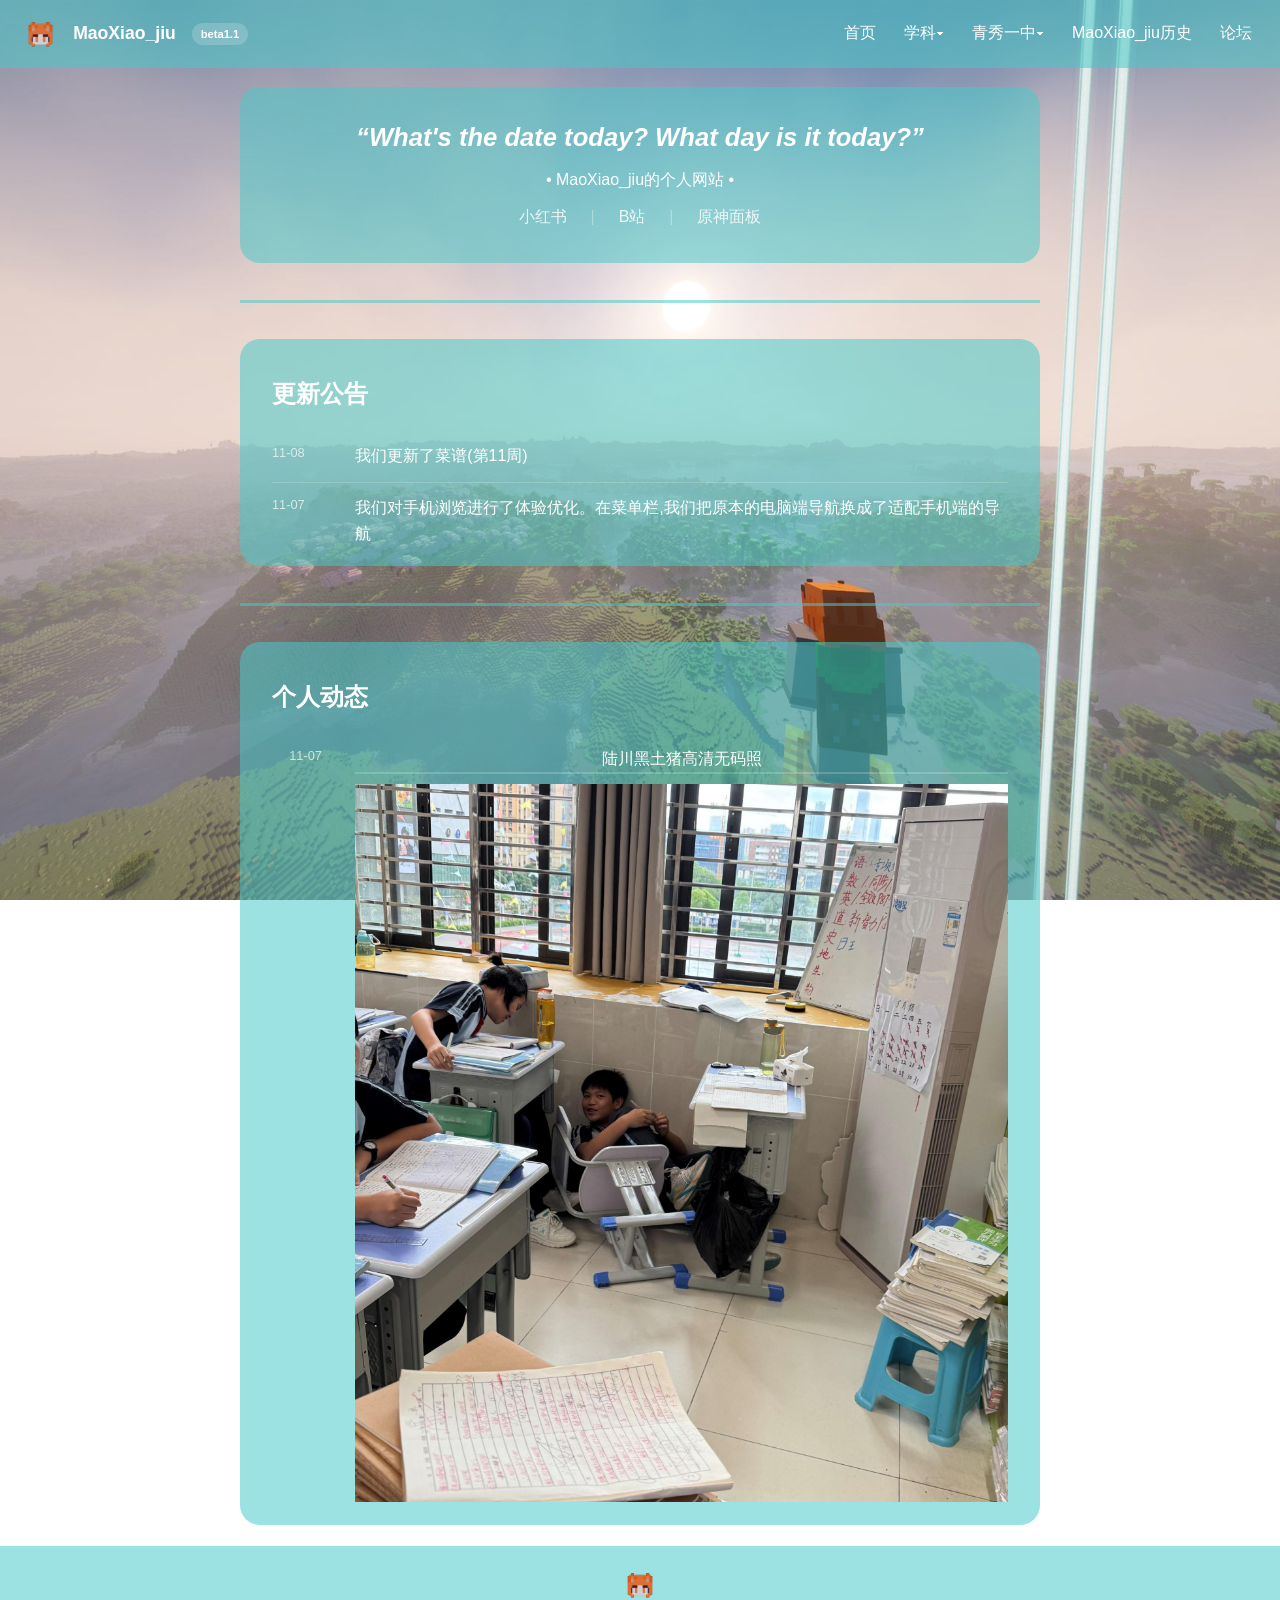
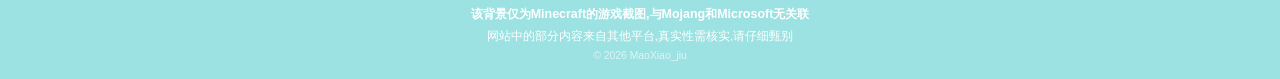
==== index.html @ f22aea77 "精简页脚免责声明措辞 去掉语义重复的「待需」,统一为「需核实」 删除测试文件 js/tast.js" ====
<!DOCTYPE html>
<html lang="zh-CN">
<head>
    <meta charset="UTF-8">
    <meta name="viewport" content="width=device-width, initial-scale=1.0">
    <title>MaoXiao_jiu</title>
    <link rel="stylesheet" href="css/base.css">
    <link rel="stylesheet" href="css/index.css">
    <script src="js/times.js" defer></script>
    <script src="js/tast.js" defer></script>
</head>
<body>
    
    <header class="main">
        <a href="#" class="logo">
            <img src="images/MaoXiao_jiu.png" alt="网站标志">
            <span>MaoXiao_jiu</span>
            <p class="badge">beta1.1</p>
        </a>
        <nav>
            <ul>
                <li><a href="index.html">首页</a></li>
                <li class="has-dropdown">
                    <span tabindex="0" style="color:var(--main_font_color)" class="special_underline">学科&#9662;</span>
                    <div class="Accordion_card">
                        <a href="special404.html">化学</a>
                        <a href="English.html">英语</a>
                        <a href="404.html">历史</a>
                    </div>
                </li>
                
                <li class="has-dropdown">
                    <span tabindex="0" style="color:var(--main_font_color)" class="special_underline">青秀一中&#9662;</span>
                    <div class="Accordion_card">
                        <a href="Canteen_menu.html">食堂食谱</a>
                        <a href="404.html">青竹班</a>
                    </div>
                </li>
                <li><a href="404.html">MaoXiao_jiu历史</a></li>
                <li><a href="404.html">论坛</a></li>
            </ul>
        </nav>
    </header>
    <header class="phone-main">
        <a href="https://maoxiaojiu.net" class="logo">
            <img src="images/MaoXiao_jiu.png" alt="网站标志">
        </a>
        <div class="phone-dropdown-wrap">
            <span tabindex="0" class="special_underline phone-dropdown">更多&#9662;</span>
            <div class="phone-accordion">
                 <a href="index.html">首页</a>
                <div class="sub-wrap">
                    <span tabindex="0" class="sub-trigger">学科&#9662;</span>
                    <div class="sub-menu">
                        <a href="special404.html">化学</a>
                        <a href="English.html">英语</a>
                        <a href="404.html">历史</a>
                    </div>
                </div>
                <div class="sub-wrap">
                    <span tabindex="0" class="sub-trigger">青秀一中 &#9662;</span>
                    <div class="sub-menu">
                        <a href="Canteen_menu.html">食堂食谱</a>
                        <a href="404.html">青竹班</a>
                    </div>
                </div>
                <a href="404.html">MaoXiao_jiu历史</a>
                <a href="404.html">论坛</a>

            </div>
        </div>
        </header> 
    
    <div class="card phone-card">
        <p>建议使用电脑访问本站,以获得更好的观感</p>
    </div>
    <div class="card">
        <h1><em title="点我切换日期">“What's the date today? What day is it today?”</em></h1>
       
        <p>• MaoXiao_jiu的个人网站 •</p>
        <p class="social-links">
            <a href="https://www.xiaohongshu.com/user/profile/644e58670000000012036314" target="_blank" rel="noopener">小红书</a>
            <a href="https://space.bilibili.com/3546565820025173?spm_id_from=333.1007.0.0" target="_blank" rel="noopener">B站</a>
            <a href="https://enka.network/u/347495358/" target="_blank" rel="noopener">原神面板</a>
            
        </p>
    </div>
    <hr />
<div class="card updates">
    <h2>更新公告</h2>

    <ul class="update-list">
        <li class="update-item">
            <time class="update-date" datetime="2026-11-08">11-08</time>
            <div class="update-body">
                <p>我们更新了菜谱(第11周)</p>
            </div>
        </li>

        <li class="update-item">
            <time class="update-date" datetime="2026-11-07">11-07</time>
            <div class="update-body">
                <p>我们对手机浏览进行了体验优化。在菜单栏,我们把原本的电脑端导航换成了适配手机端的导航</p>
            </div>
        </li>
    </ul>
</div>
    <hr />
    <div class="card">
        <h2 style="text-align: left;">个人动态</h2>
        <ul class="update-list">
        <li class="update-item">
            <time class="update-date" datetime="2026-11-07">11-07</time>
            <div class="update-body">
                <p class="have-img-update">陆川黑土猪高清无码照</p>
                <img src="images/pig_1.jpeg">
            </div>
        </li>
        
    </ul>
    </div>
    
    <footer class="copyright">
        <img src="images/MaoXiao_jiu.png" alt="MaoXiao_jiu">
        <p class="disclaimer">该背景仅为Minecraft的游戏截图,与Mojang和Microsoft无关联</p>
        <p>网站中的部分内容来自其他平台,真实性需核实,请仔细甄别</p>
        <p class="meta">© 2026 MaoXiao_jiu</p>
    </footer>
</body>
</html>
---- css/base.css ----
/* ============================================================
   base.css —— 全站共用样式
   所有页面都要引入本文件

   目录:
     1. 变量              2. 全局重置
     3. 页面背景          4. 顶部导航
     5. 通用组件:卡片     6. 手机提示条
     7. 分隔线 hr         8. 导航下划线动画
     9. 页脚              10. 响应式
   ============================================================ */


/* 思源黑体(Noto Sans SC)—— 通过 Google Fonts 中国镜像加载
   授权:SIL OFL,免费商用(微软雅黑是商业字体,不能这样用)
   原理:按 unicode-range 切成几百个小文件,页面用到哪些字才下哪些 */
@import url("https://fonts.googleapis.cn/css2?family=Noto+Sans+SC:wght@400;600;700&display=swap");


/* ============================================================
   1. 变量 —— 全站颜色只在这里定义,改一处即可换配色
   ============================================================ */
:root {
    --main_color: rgba(74, 201, 201, 0.539);   /* 主色:导航栏 / 卡片 / 分隔线 */
    --main_font_color: #fff;                   /* 主文字色:白色 */
}


/* ============================================================
   2. 全局重置
   ============================================================ */
* {
    /* width 包含 padding 和 border,避免"加了 padding 元素就变宽" */
    box-sizing: border-box;
}


/* ============================================================
   3. 页面背景
   ============================================================ */
body {
    /* 注意:本文件在 css/ 子目录里,图片要先 ../ 回到上一级,再进 images/ */
    background-image: url("../images/background.jpg");
    background-size: cover;                    /* 铺满视口(可能裁掉边缘) */
    background-position: center;               /* 居中显示 */
    background-attachment: fixed;              /* 滚动时背景固定不动 */
    margin: 0;                                 /* 去掉浏览器默认的 8px 外边距 */
    padding: 0;
    /* 默认用思源黑体;如果没加载出来,依次退回系统字体 */
    font-family: "Noto Sans SC", "Microsoft YaHei", "PingFang SC", sans-serif;

    /* 让页脚能贴到页面底部:body 撑满一屏 + 竖向排列,
       页脚再用 margin-top: auto 吃掉剩余空间 */
    min-height: 100vh;
    min-height: 100dvh;              /* 新浏览器用动态视口高度,避开手机地址栏的坑 */
    display: flex;
    flex-direction: column;
}


/* ============================================================
   4. 顶部导航
   ============================================================ */
    .phone-main{
        display: none;
    }
   header {
    display: flex;                    /* 让 logo 和 nav 左右排列 */
    align-items: center;              /* 交叉轴居中(垂直中线对齐) */
    justify-content: space-between;   /* 两端对齐:logo 靠左,导航靠右 */
    padding: 12px 24px;
    background-color: var(--main_color);
}

/* --- 左侧:图标 + 名字 --- */
.logo {
    display: flex;                  /* 图标和文字横排 */
    align-items: center;
    gap: 16px;                      /* 图标与文字的间距 */
    color: var(--main_font_color);
    text-decoration: none;          /* 去掉链接默认下划线 */
    font-size: 1.1rem;
    font-weight: 600;
}

.logo img {
    height: 32px;      /* 固定高度,避免按原图尺寸撑高导航 */
    width: auto;       /* 按比例缩放,不变形 */
    display: block;    /* 去掉图片底部的几像素空白 */
}

/* --- 右侧:导航列表 --- */
nav ul {
    display: flex;        /* 让 li 横排(li 默认块级,会竖着堆) */
    align-items: center;
    gap: 1.25rem;         /* 导航项之间的间距 */
    margin: 0;            /* 去掉 ul 默认外边距 */
    padding: 0;           /* 去掉 ul 默认左缩进(约 40px) */
    list-style: none;     /* 去掉每项前面的圆点 */
    position: relative;
}

nav a {
    display: block;                /* 让 padding 真正撑开点击区域 */
    padding: 8px 4px;
    color: var(--main_font_color);
    text-decoration: none;
    position: relative;            /* 关键:给 ::after 下划线建立定位参照 */
    transition: opacity 0.2s;
}
/* ============================================================
   导航项外观(非链接版)
   为什么需要它:上面的 nav a 只匹配 <a> 标签,而下拉菜单的触发项
   "学科"用的是 <span>,拿不到 nav a 的样式,所以把同样的外观复制一份。
   改动时注意:这里的数值要和 nav a 保持一致,否则两个导航项会不等高。
   ============================================================ */
.special_underline {
    display: block;                /* 让它表现得像块级:padding 才能真正撑开区域 */
    padding: 8px 4px;              /* 和 nav a 一致,保证高度对齐 */
    color: var(--main_font_color); /* 和 nav a 同色 */
    text-decoration: none;
    position: relative;            /* 关键:给 ::after 下划线建立定位参照 */
    transition: opacity 0.2s;      /* 悬浮时透明度平滑变化 */
}

nav a:hover {
    opacity: 0.7;                  /* 悬浮变淡,给出可点击的反馈 */
}

.special_underline:hover {
    opacity: 0.7;                  /* 和 nav a:hover 保持一致 */
}

/* ============================================================
   5. 通用组件:卡片 —— 多个页面都可能用到
   ============================================================ */
.card {
    text-align: center;                  /* 文字水平居中 */
    background-color: var(--main_color);
    border-radius: 20px;
    color: #ffffff;
    width: 100%;                         /* flex 里必须显式写,否则会收缩成内容宽度 */
    max-width: 800px;                    /* 限制最大宽度,避免宽屏拉太长 */
    margin: 1.2rem auto;                 /* 上下留白,左右 auto = 水平居中 */
    padding: 1.2rem 2rem;                /* 用内边距撑开高度,代替写死 height */
}


/* ============================================================
   6. 手机提示条 —— "建议用电脑访问"
   默认隐藏,只有在窄屏(≤768px)时才显示,规则见文件末尾的响应式小节
   ============================================================ */
.phone-card {
    display: none;                       /* 桌面端:不显示 */
}


/* ============================================================
   7. 分隔线 hr
   ============================================================ */
hr {
    border: none;                          /* 去掉默认的 3D 凹陷边框 */
    height: 3px;
    background-color: var(--main_color);
    width: 100%;                           /* 先占满可用宽度 */
    max-width: 800px;                      /* 但不超过卡片宽度,保持对齐 */
    margin: 1.1rem auto;                   /* 上下留白 + 水平居中 */
}


/* ============================================================
   8. 导航悬停:下划线从左侧展开
   ============================================================ */
nav a::after {
    content: "";                           /* 伪元素必须写 content 才会生成 */
    position: absolute;
    left: 0;
    bottom: 0;
    width: 0;                              /* 初始宽度 0:不可见 */
    height: 3px;
    background-color: rgba(49, 137, 137, 0.539);
    transition: width 0.35s ease;          /* 过渡必须写在基础状态 */
}

nav a:hover::after {
    width: 100%;                           /* 悬浮时长满,形成"滑出"效果 */
}

/* 同样的下划线动画,复制给 .special_underline(<span> 版导航项)
   因为 ::after 的规则是按选择器匹配的,nav a::after 覆盖不到 <span> */
.special_underline::after {
    content: "";                           /* 伪元素必须写 content 才会生成 */
    position: absolute;
    left: 0;
    bottom: 0;
    width: 0;                              /* 初始宽度 0:不可见 */
    height: 3px;
    background-color: rgba(49, 137, 137, 0.539);
    transition: width 0.35s ease;          /* 过渡必须写在基础状态 */
}

.special_underline:hover::after {
    width: 100%;                           /* 悬浮时长满,形成"滑出"效果 */
}

/* ============================================================
   徽章 —— 小标签,用于 "beta"、"New" 这类状态标记
   ============================================================ */
.badge {
    display: inline-block;
    padding: 0.15rem 0.55rem;
    font-size: 0.7rem;
    font-weight: 600;
    line-height: 1.5;
    border-radius: 999px;                      /* 胶囊形 */
    background-color: rgba(255, 255, 255, 0.18);
    color: #fff;
    vertical-align: middle;                    /* 和旁边文字对齐 */
    white-space: nowrap;
}
/* ============================================================
   下拉菜单(dropdown)
   结构:li.has-dropdown > a + .Accordion_card
   原理:li 建立定位参照,面板绝对定位贴在下方,默认隐藏,悬停显示
   ============================================================ */

/* 有下拉的菜单项 —— 必须有 relative,否则面板会相对页面定位 */
.has-dropdown {
    position: relative;
}

.Accordion_card {
    position: absolute;           /* 脱离文档流:不占位置,浮在页面内容之上 */
    top: 100%;                    /* 100% = 父元素自身的高度,所以正好贴在它下边缘。
                                     不能留缝:留缝的话鼠标移出父元素的一瞬间 hover 就断了,
                                     "还没够到面板就收起来" */
    left: 0;                      /* 左边缘和父元素对齐 */
    z-index: 999;                 /* 盖在页面内容之上,数值只要比同级元素大就行 */

    border: 0.2rem solid var(--main_color);   /* 边框颜色和全站主色统一 */
    min-width: 150px;             /* 不然宽度会缩成文字那么窄,看起来像个标签 */
    padding: 8px;                 /* 面板内边距;条目自己还有内边距,所以这里小一点 */
    background-color: var(--main_color);      /* 半透明主色,能隐约透出背后的背景图 */
    border-radius: 10px;          /* 圆角,和卡片保持一致的圆润感 */
    box-shadow: 0 8px 24px rgba(0, 0, 0, 0.35);  /* 阴影:让它看起来真的"浮起来" */

    /* 默认隐藏。用 opacity + visibility 组合,而不是 display: none ——
       因为 display 无法参与过渡动画,会"啪"地瞬间出现/消失 */
    opacity: 0;                   /* 完全透明 */
    visibility: hidden;           /* 同时不可见,并且不响应鼠标 */
    transform: translateY(-6px);  /* 先上移 6px,展开时向下滑出,比纯淡入更有方向感 */
    transition: opacity 0.18s ease, transform 0.18s ease, visibility 0.18s;
}

/* 悬停 / 键盘聚焦时显示 */
.has-dropdown:hover .Accordion_card,
.has-dropdown:focus-within .Accordion_card {
    opacity: 1;
    visibility: visible;
    transform: translateY(0);
}

/* 面板里的链接 */
.Accordion_card a {
    display: block;
    padding: 8px 12px;
    border-radius: 6px;
    color: var(--main_font_color);
    white-space: nowrap;          /* 不换行,保持一行一个条目 */
}

.Accordion_card a:hover {
    background-color: rgba(255, 255, 255, 0.1);
}


/* ============================================================
   9. 页脚 —— 全站共用
   
   ============================================================ */
.copyright {
    padding: 0.8rem 1rem 1rem;                 /* 用内边距撑高度,内容多少都自适应 */
    border-top: 0.15rem solid var(--main_font_color);
    background-color: var(--main_color);
    width: 100%;
    text-align: center;
    color: var(--main_font_color);
    font-size: 0.78rem;
    line-height: 1.2;
    margin-top: auto;                          /* 页脚贴底:把上方剩余空间全部吃掉 */
}

/* 头像:必须是块级,否则会坐在文字基线上,凭空多出约 6px 空隙 */
.copyright img {
    display: block;
    height: 32px;
    width: auto;
    margin: 10px auto 0;                       /* 块级之后 text-align 管不到,要靠 auto 居中 */
}

.copyright p {
    margin: 0.4rem 0 0;                        /* 只保留上边距,约 6.4px */
}

/* 免责声明:页脚里最重要的一条,稍微加粗 */
.copyright .disclaimer {
    font-weight: 600;
}

/* 版权信息:最次要,稍小稍淡 */
.copyright .meta {
    color: rgba(255, 255, 255, 0.65);
    font-size: 0.65rem;
}
/* ============================================================
   手机端下拉菜单
   结构:div.phone-dropdown-wrap > span.phone-dropdown + div.phone-accordion
   关键:position: relative 必须放在外层 div 上 ——
        面板是 span 的"兄弟",不是"子元素",放在 span 上定位不到它
   ============================================================ */
.phone-dropdown-wrap {
    position: relative;           /* 定位参照:面板要相对它定位 */
}

.phone-accordion {
    position: absolute;
    top: 100%;                    /* 贴在父元素下边缘,不留缝 */
    right: 0;                     /* 它在屏幕右侧,用 right:0 对齐;用 left:0 会跑到屏幕外 */
    z-index: 999;

    border: 0.2rem solid var(--main_color);
    min-width: 150px;
    padding: 8px;
    background-color: var(--main_color);
    border-radius: 10px;
    box-shadow: 0 8px 24px rgba(0, 0, 0, 0.35);

    /* 默认隐藏:用 opacity + visibility,不用 display(display 无法过渡) */
    opacity: 0;
    visibility: hidden;
    transform: translateY(-6px);
    transition: opacity 0.18s ease, transform 0.18s ease, visibility 0.18s;
}

/* 悬停 / 键盘聚焦时显示 —— 少了这段,面板会永远是透明的 */
.phone-dropdown-wrap:hover .phone-accordion,
.phone-dropdown-wrap:focus-within .phone-accordion {
    opacity: 1;
    visibility: visible;
    transform: translateY(0);
}

/* 面板里的链接 */
.phone-accordion a {
    display: block;
    padding: 8px 12px;
    border-radius: 6px;
    color: var(--main_font_color);
    white-space: nowrap;
    text-decoration: none;        /* 去掉链接默认下划线 */
}

.phone-accordion a:hover {
    background-color: rgba(255, 255, 255, 0.1);
}


/* ============================================================
   面板里的二级菜单(嵌套导航)
   思路:不用"往右飞出",而是"往下展开 + 缩进"
   理由:手机屏幕窄,往右飞会超出屏幕;往下展开更符合直觉
   ============================================================ */
.sub-trigger {
    display: block;
    padding: 8px 12px;
    border-radius: 6px;
    color: var(--main_font_color);
    cursor: pointer;              /* 提示这里可点 */
    white-space: nowrap;
}

.sub-trigger:hover {
    background-color: rgba(255, 255, 255, 0.1);
}

/* 子菜单默认收起 */
.sub-menu {
    display: none;
    margin-left: 12px;
    padding-left: 14px;                                 /* 缩进 = 视觉上的层级 */
    border-left: 2px solid rgba(255, 255, 255, 0.25);    /* 左侧竖线,强化层级感 */
}

/* 悬停 / 键盘聚焦时展开 */
.sub-wrap:hover > .sub-menu,
.sub-wrap:focus-within > .sub-menu {
    display: block;
}

.sub-menu a {
    display: block;
    padding: 6px 12px;
    border-radius: 6px;
    color: var(--main_font_color);
    text-decoration: none;
    opacity: 0.85;
    white-space: nowrap;
}

.sub-menu a:hover {
    background-color: rgba(255, 255, 255, 0.1);
    opacity: 1;
}


/* ============================================================
   更新公告(动态列表)
   结构:.card.updates > h2 + ul.update-list > li.update-item
        > time.update-date + div.update-body

   这个结构就是以后 Django 模板 {% for %} 循环体的样子,
   静态阶段手写的内容和模板渲染结果保持一致,接后端时只换内容
   ============================================================ */
.updates {
    text-align: left;               /* 卡片默认居中,这里要左对齐 */
}

.update-list {
    list-style: none;               /* 去掉 ul 默认的圆点 */
    margin: 0;
    padding: 0;                     /* 去掉 ul 默认左缩进(约 40px) */
}

.update-item {
    display: flex;                  /* 日期在左,内容在右 */
    gap: 1rem;                      /* 日期和内容之间的距离 */
    padding: 0.8rem 0;
    border-bottom: 1px solid rgba(255, 255, 255, 0.18);   /* 条目分隔线 */
}

/* 最后一条不要分隔线,否则会多出一条多余线 */
.update-item:last-child {
    border-bottom: none;
    padding-bottom: 0;
}

.update-date {
    flex: 0 0 4.2rem;               /* 不放大、不缩小,固定宽度 —— 日期对齐靠它 */
    font-size: 0.8rem;
    line-height: 1.6;
    opacity: 0.7;                   /* 次要信息,淡一点 */
    white-space: nowrap;
}

.update-body {
    flex: 1;                        /* 占满剩余宽度 */
    min-width: 0;                   /* 关键:不加的话长文本会把 flex 撑破 */
}

.update-body p {
    margin: 0;
    line-height: 1.6;               /* 行距就是这里,别再写 0.9rem */
}
.update-body img{
    max-width: 100%;
    height: auto; 
    margin-top: 10px;
}
.have-img-update{
    border-bottom: 2px solid rgba(255, 255, 255, 0.18);  
    
}
/* ============================================================
   10. 响应式:屏幕宽度 ≤ 768px 时生效
      必须放在文件末尾 —— 同优先级时后写的规则才生效
   ============================================================ */
   @media (max-width: 768px) {

    /* 导航改为上下两行:第一行 logo,第二行导航 */
    .main
        {
                display: none;
        }    
    
        header {
        flex-direction: column;
        gap: 8px;
        padding: 10px 16px;
    }

    /* 导航项允许换行,并整体居中 */
    nav ul {
        gap: 1rem;
        flex-wrap: wrap;
        justify-content: center;
    }

    /* 关键:禁止词内断行,解决"首/页"被拆成两行的问题 */
    nav a {
        white-space: nowrap;
        font-size: 0.9rem;
        padding: 6px 4px;
    }

    /* 手机端:显示"建议用电脑访问"提示条
       (基础规则在"6. 手机提示条"里写了 display: none) */
    .phone-card {
        display: block;
    }
    .phone-main{
        display: flex;
        align-items: center;              /* 垂直居中对齐 */
        justify-content: space-between;   /* 两端分开:头像靠左,更多靠右 */
        flex-direction: row; 
        color: var(--main_font_color);
        
    }
}
---- css/index.css ----
/* ============================================================
   index.css —— 首页专用样式
   只在本页面引入(其他页面不需要)

   依赖:必须在 base.css 之后引入,
        因为这里用到了 base.css 里定义的 --main_color
   ============================================================ */


/* ============================================================
   1. 页面主标题
   h1 默认字号太大(浏览器约 2em),这里降到 1.6rem(约 26px)
   ============================================================ */
h1 {
    font-size: 1.6rem;
}


/* ============================================================
   2. 首页社交链接行(小红书 / B站 / 原神面板)
   ============================================================ */
.social-links {
    display: flex;              /* 让里面的 <a> 横排 */
    justify-content: center;    /* 整体水平居中 */
    gap: 1.5rem;                /* 链接之间的间距 */
    margin-top: 1rem;           /* 与上方副标题拉开距离 */
}

.social-links a {
    color: var(--main_font_color);
    text-decoration: none;
    opacity: 0.85;              /* 平时略淡,不抢标题注意力 */
    transition: opacity 0.2s;   /* 悬浮时平滑变亮 */
}

.social-links a:hover {
    opacity: 1;                 /* 悬浮时变亮,给出可点击的反馈 */
}


.social-links a:not(:last-child)::after {
    content: "|";
    margin-left: 1.5rem;
    opacity: 0.4;               /* 竖线比文字淡,起分隔作用但不抢眼 */
}
h1 em { 
    cursor: pointer;
    transition: 0.18s;
    opacity: 1;
}
h1 em:hover{
    opacity: 0.7;
}
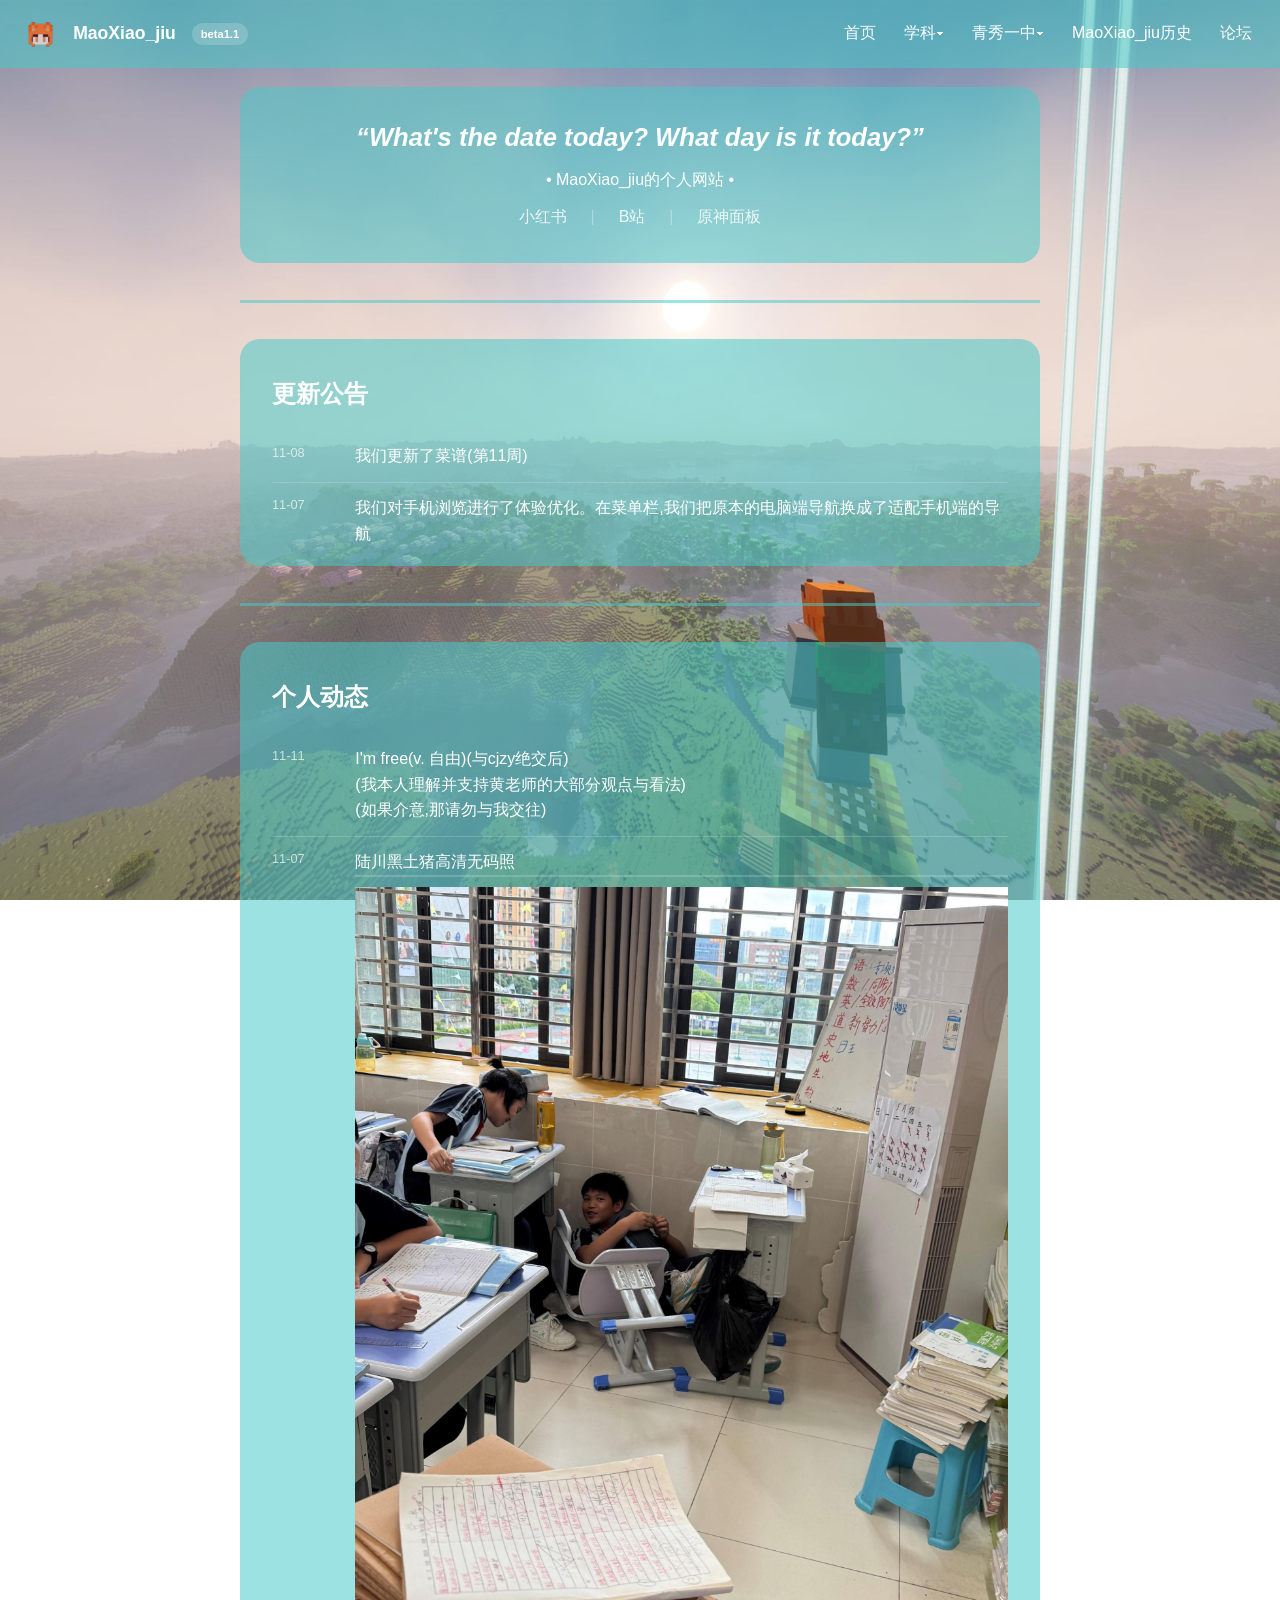
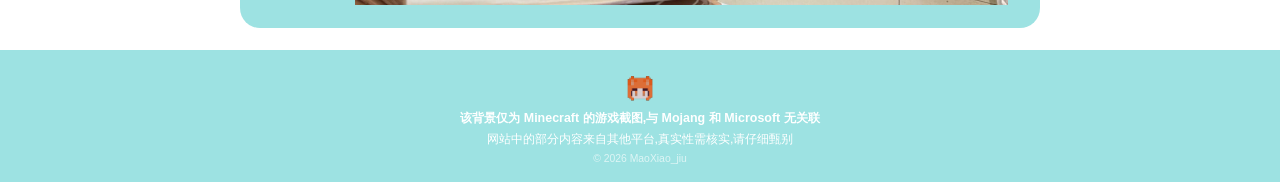
==== commit cfeb93aa: "统一个人动态的列表结构 两个列表分别加区分类名,为接入 Django 的 category 字段做准备 个人动态卡片补上 updates 类,文字改为左对齐" ====
--- a/index.html
+++ b/index.html
@@ -7,12 +7,11 @@
     <link rel="stylesheet" href="css/base.css">
     <link rel="stylesheet" href="css/index.css">
     <script src="js/times.js" defer></script>
-    <script src="js/tast.js" defer></script>
+    <script src="js/hint.js" defer></script>
 </head>
 <body>
-    
     <header class="main">
-        <a href="#" class="logo">
+        <a href="https://maoxiaojiu.net" class="logo">
             <img src="images/MaoXiao_jiu.png" alt="网站标志">
             <span>MaoXiao_jiu</span>
             <p class="badge">beta1.1</p>
@@ -89,7 +88,7 @@
 <div class="card updates">
     <h2>更新公告</h2>
 
-    <ul class="update-list">
+    <ul class="update-list update-list--announce">
         <li class="update-item">
             <time class="update-date" datetime="2026-11-08">11-08</time>
             <div class="update-body">
@@ -106,14 +105,22 @@
     </ul>
 </div>
     <hr />
-    <div class="card">
-        <h2 style="text-align: left;">个人动态</h2>
-        <ul class="update-list">
+    <div class="card updates">
+        <h2>个人动态</h2>
+        <ul class="update-list update-list--personal">
         <li class="update-item">
+            <time class="update-date" datetime="2026-11-11">11-11</time>
+            <div class="update-body">
+                <p>I'm free(v. 自由)(与cjzy绝交后)</p>
+                <p>(我本人理解并支持黄老师的大部分观点与看法)</p>
+                <p>(如果介意,那请勿与我交往)</p>
+            </div>
+        </li>
+            <li class="update-item">
             <time class="update-date" datetime="2026-11-07">11-07</time>
             <div class="update-body">
                 <p class="have-img-update">陆川黑土猪高清无码照</p>
-                <img src="images/pig_1.jpeg">
+                <img src="images/pig_1.jpeg" alt="陆川黑土猪照片">
             </div>
         </li>
         
@@ -122,7 +129,7 @@
     
     <footer class="copyright">
         <img src="images/MaoXiao_jiu.png" alt="MaoXiao_jiu">
-        <p class="disclaimer">该背景仅为Minecraft的游戏截图,与Mojang和Microsoft无关联</p>
+        <p class="disclaimer">该背景仅为 Minecraft 的游戏截图,与 Mojang 和 Microsoft 无关联</p>
         <p>网站中的部分内容来自其他平台,真实性需核实,请仔细甄别</p>
         <p class="meta">© 2026 MaoXiao_jiu</p>
     </footer>
--- a/css/index.css
+++ b/css/index.css
@@ -15,7 +15,73 @@
     font-size: 1.6rem;
 }
 
+.hint{
+    position: fixed;
+    top: 0;
+    bottom: 0;
+    left: 0;
+    right: 0;
+    background-color: rgba(0, 0, 0, 0.6);
+    z-index: 999;
+    display: flex ;         
+    align-items: center;    
+    justify-content: center; 
+    animation: fadeIn 0.2s ease-out;
+}
 
+    @keyframes fadeIn {
+        from { opacity: 0; }
+        to   { opacity: 1;}
+    }
+    @keyframes expandX {
+    from { transform: scaleX(0); }
+    to   { transform: scaleX(1); }
+}
+
+
+/* ============================================================
+   1.5 提示框里的按钮
+   注意:button 不会继承 body 的字体,必须写 font: inherit;
+        不写 type="button" 时默认是 submit,放在 form 里会提交表单
+   ============================================================ */
+.hint-btn {
+    font: inherit;                                       /* 继承思源黑体,否则会变成系统字体 */
+    cursor: pointer;                                     /* 手型光标 */
+
+    /* 重置浏览器默认的按钮样式 */
+    border: 0.1rem solid rgba(255, 255, 255, 0.5);      /* 半透明白描边 */
+    border-radius: 50px;
+    background-color: rgba(74, 201, 201, 0.8);           /* 半透明主色底 */
+    color: var(--main_font_color);
+
+    padding: 6px 15px;                                   /* 撑开点击区 */
+    transition: background-color 0.2s, border-color 0.2s; /* 悬浮渐变,别用 all */
+}
+.hint .card { animation: expandX 0.2s ease-out; }
+.hint-btn:hover {
+    background-color: rgba(74, 201, 201, 1);             /* 悬浮时不透明 */
+    border-color: rgba(255, 255, 255, 0.9);              /* 描边更亮 */
+}
+
+/* 键盘用户按 Tab 聚焦时,给一个可见的焦点框(别去掉) */
+.hint-btn:focus-visible {
+    outline: 2px solid rgba(255, 255, 255, 0.9);
+    outline-offset: 2px;
+}
+@keyframes fadeOut {
+    from { opacity: 1; }    /* 开头:完全不透明 */
+    to   { opacity: 0; }    /* 结尾:完全透明 */
+}
+@keyframes collapseX {
+    from { transform: scaleX(1); }
+    to   { transform: scaleX(0); }
+}
+.hint.is-closing {
+    animation: fadeOut 0.15s ease-in forwards;
+}
+.hint.is-closing .card {
+    animation: collapseX 0.15s ease-in forwards;
+}
 /* ============================================================
    2. 首页社交链接行(小红书 / B站 / 原神面板)
    ============================================================ */
@@ -51,3 +117,4 @@
 h1 em:hover{
     opacity: 0.7;
 }
+
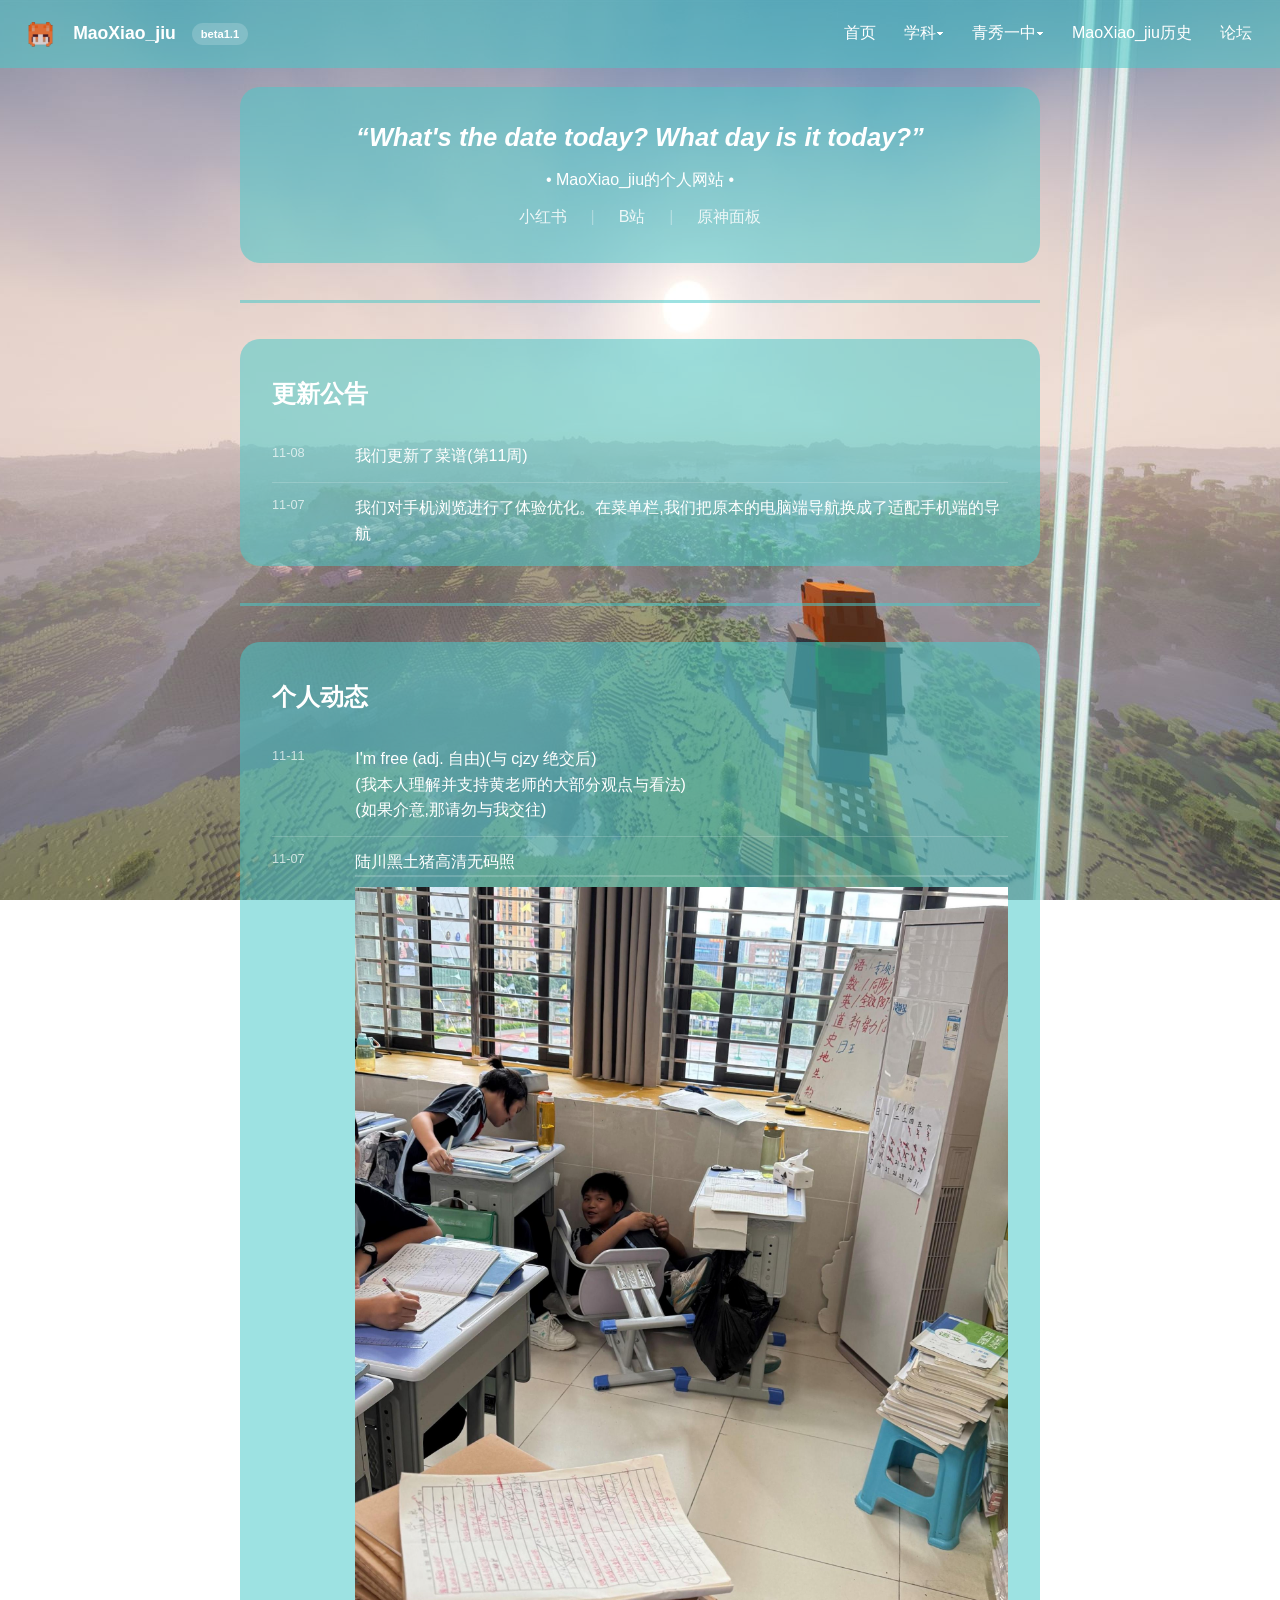
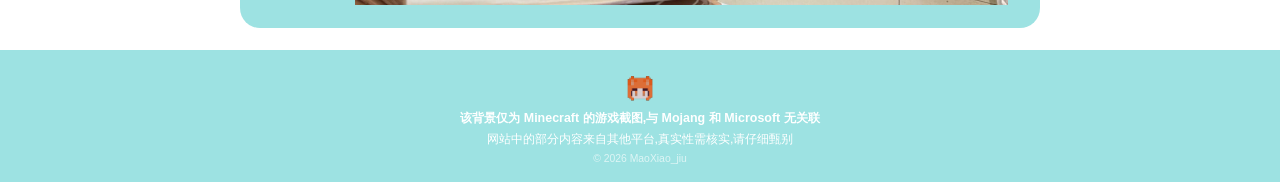
==== commit 6003906b: "修正个人动态中的词性标注 free 在该句中是形容词作表语,标注由 v. 改为 adj." ====
--- a/index.html
+++ b/index.html
@@ -111,7 +111,7 @@
         <li class="update-item">
             <time class="update-date" datetime="2026-11-11">11-11</time>
             <div class="update-body">
-                <p>I'm free(v. 自由)(与cjzy绝交后)</p>
+                <p>I'm free (adj. 自由)(与 cjzy 绝交后)</p>
                 <p>(我本人理解并支持黄老师的大部分观点与看法)</p>
                 <p>(如果介意,那请勿与我交往)</p>
             </div>
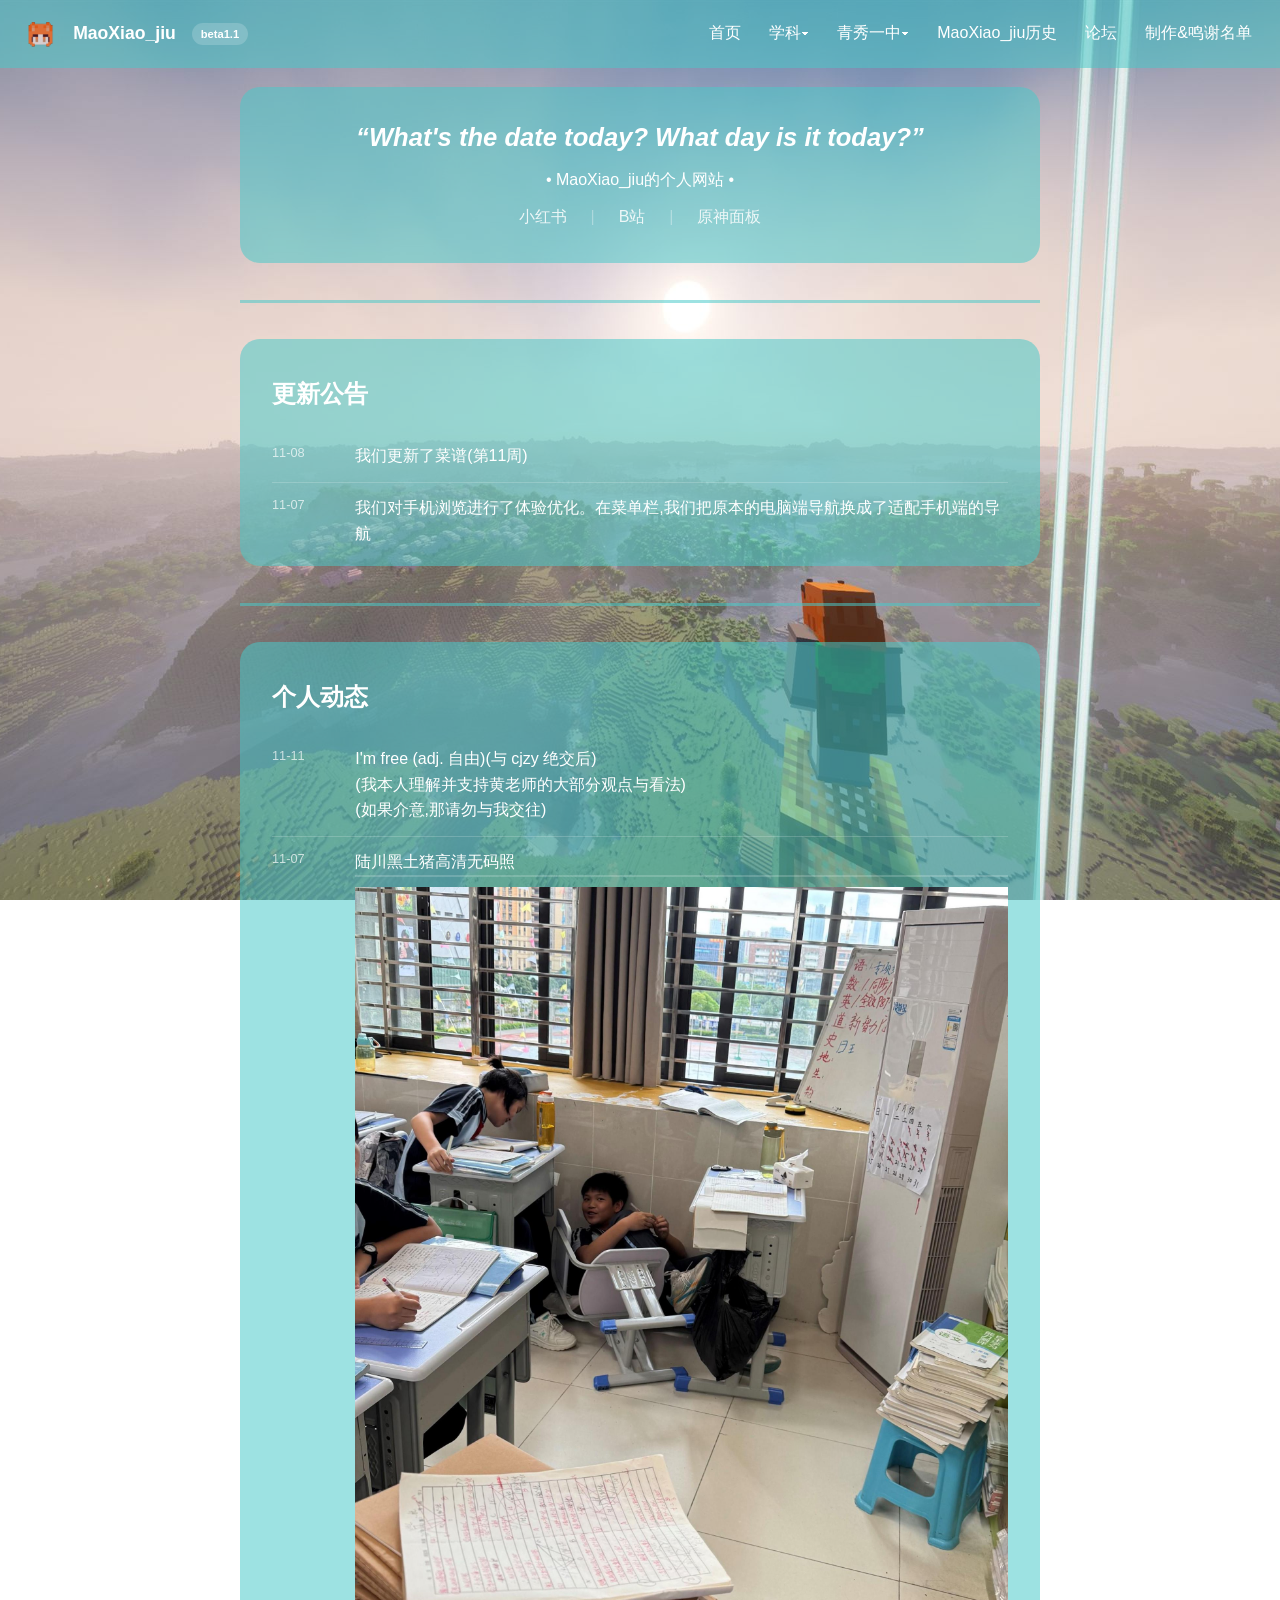
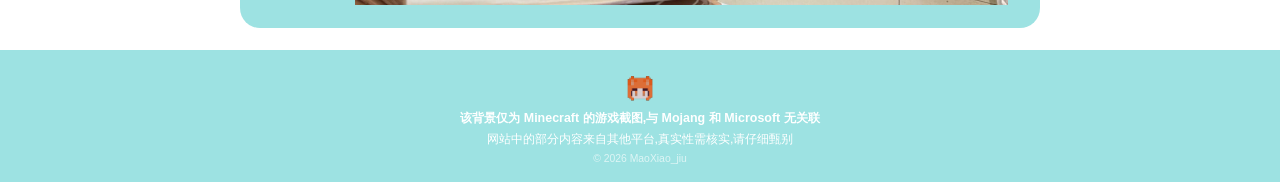
==== commit 00e5aa20: "添加制作与鸣谢名单页 新增 Credits.html:四位贡献者的头像、名字与说明,头像圆形裁切,手机端改为上下竖排。  同一批次统一了三个普通页面的页头页脚结构与缩进,并修正:手机菜单里误用的 <l" ====
--- a/index.html
+++ b/index.html
@@ -10,123 +10,121 @@
     <script src="js/hint.js" defer></script>
 </head>
 <body>
-    <header class="main">
-        <a href="https://maoxiaojiu.net" class="logo">
-            <img src="images/MaoXiao_jiu.png" alt="网站标志">
-            <span>MaoXiao_jiu</span>
-            <p class="badge">beta1.1</p>
-        </a>
-        <nav>
-            <ul>
-                <li><a href="index.html">首页</a></li>
-                <li class="has-dropdown">
-                    <span tabindex="0" style="color:var(--main_font_color)" class="special_underline">学科&#9662;</span>
-                    <div class="Accordion_card">
-                        <a href="special404.html">化学</a>
-                        <a href="English.html">英语</a>
-                        <a href="404.html">历史</a>
+    <div>
+        <header class="main">
+            <a href="https://maoxiaojiu.net" class="logo">
+                <img src="images/MaoXiao_jiu.png" alt="网站标志">
+                <span>MaoXiao_jiu</span>
+                <p class="badge">beta1.1</p>
+            </a>
+            <nav>
+                <ul>
+                    <li><a href="index.html">首页</a></li>
+                    <li class="has-dropdown">
+                        <span tabindex="0" style="color:var(--main_font_color)" class="special_underline">学科&#9662;</span>
+                        <div class="Accordion_card">
+                            <a href="special404.html">化学</a>
+                            <a href="English.html">英语</a>
+                            <a href="404.html">历史</a>
+                        </div>
+                    </li>
+                    <li class="has-dropdown">
+                        <span tabindex="0" style="color:var(--main_font_color)" class="special_underline">青秀一中&#9662;</span>
+                        <div class="Accordion_card">
+                            <a href="Canteen_menu.html">食堂食谱</a>
+                            <a href="404.html">青竹班</a>
+                        </div>
+                    </li>
+                    <li><a href="404.html">MaoXiao_jiu历史</a></li>
+                    <li><a href="404.html">论坛</a></li>
+                    <li><a href="Credits.html">制作&amp;鸣谢名单</a></li>
+                </ul>
+            </nav>
+        </header>
+        <header class="phone-main">
+            <a href="https://maoxiaojiu.net" class="logo">
+                <img src="images/MaoXiao_jiu.png" alt="网站标志">
+            </a>
+            <div class="phone-dropdown-wrap">
+                <span tabindex="0" class="special_underline phone-dropdown">更多&#9662;</span>
+                <div class="phone-accordion">
+                    <a href="index.html">首页</a>
+                    <div class="sub-wrap">
+                        <span tabindex="0" class="sub-trigger">学科&#9662;</span>
+                        <div class="sub-menu">
+                            <a href="special404.html">化学</a>
+                            <a href="English.html">英语</a>
+                            <a href="404.html">历史</a>
+                        </div>
                     </div>
-                </li>
-                
-                <li class="has-dropdown">
-                    <span tabindex="0" style="color:var(--main_font_color)" class="special_underline">青秀一中&#9662;</span>
-                    <div class="Accordion_card">
-                        <a href="Canteen_menu.html">食堂食谱</a>
-                        <a href="404.html">青竹班</a>
+                    <div class="sub-wrap">
+                        <span tabindex="0" class="sub-trigger">青秀一中 &#9662;</span>
+                        <div class="sub-menu">
+                            <a href="Canteen_menu.html">食堂食谱</a>
+                            <a href="404.html">青竹班</a>
+                        </div>
                     </div>
-                </li>
-                <li><a href="404.html">MaoXiao_jiu历史</a></li>
-                <li><a href="404.html">论坛</a></li>
-            </ul>
-        </nav>
-    </header>
-    <header class="phone-main">
-        <a href="https://maoxiaojiu.net" class="logo">
-            <img src="images/MaoXiao_jiu.png" alt="网站标志">
-        </a>
-        <div class="phone-dropdown-wrap">
-            <span tabindex="0" class="special_underline phone-dropdown">更多&#9662;</span>
-            <div class="phone-accordion">
-                 <a href="index.html">首页</a>
-                <div class="sub-wrap">
-                    <span tabindex="0" class="sub-trigger">学科&#9662;</span>
-                    <div class="sub-menu">
-                        <a href="special404.html">化学</a>
-                        <a href="English.html">英语</a>
-                        <a href="404.html">历史</a>
-                    </div>
+                    <a href="404.html">MaoXiao_jiu历史</a>
+                    <a href="404.html">论坛</a>
+                    <a href="Credits.html">制作&amp;鸣谢名单</a>
                 </div>
-                <div class="sub-wrap">
-                    <span tabindex="0" class="sub-trigger">青秀一中 &#9662;</span>
-                    <div class="sub-menu">
-                        <a href="Canteen_menu.html">食堂食谱</a>
-                        <a href="404.html">青竹班</a>
-                    </div>
-                </div>
-                <a href="404.html">MaoXiao_jiu历史</a>
-                <a href="404.html">论坛</a>
-
             </div>
-        </div>
-        </header> 
-    
+        </header>
+    </div>
     <div class="card phone-card">
         <p>建议使用电脑访问本站,以获得更好的观感</p>
     </div>
     <div class="card">
         <h1><em title="点我切换日期">“What's the date today? What day is it today?”</em></h1>
-       
+
         <p>• MaoXiao_jiu的个人网站 •</p>
         <p class="social-links">
             <a href="https://www.xiaohongshu.com/user/profile/644e58670000000012036314" target="_blank" rel="noopener">小红书</a>
             <a href="https://space.bilibili.com/3546565820025173?spm_id_from=333.1007.0.0" target="_blank" rel="noopener">B站</a>
             <a href="https://enka.network/u/347495358/" target="_blank" rel="noopener">原神面板</a>
-            
         </p>
     </div>
     <hr />
-<div class="card updates">
-    <h2>更新公告</h2>
+    <div class="card updates">
+        <h2>更新公告</h2>
 
-    <ul class="update-list update-list--announce">
-        <li class="update-item">
-            <time class="update-date" datetime="2026-11-08">11-08</time>
-            <div class="update-body">
-                <p>我们更新了菜谱(第11周)</p>
-            </div>
-        </li>
+        <ul class="update-list update-list--announce">
+            <li class="update-item">
+                <time class="update-date" datetime="2026-11-08">11-08</time>
+                <div class="update-body">
+                    <p>我们更新了菜谱(第11周)</p>
+                </div>
+            </li>
 
-        <li class="update-item">
-            <time class="update-date" datetime="2026-11-07">11-07</time>
-            <div class="update-body">
-                <p>我们对手机浏览进行了体验优化。在菜单栏,我们把原本的电脑端导航换成了适配手机端的导航</p>
-            </div>
-        </li>
-    </ul>
-</div>
+            <li class="update-item">
+                <time class="update-date" datetime="2026-11-07">11-07</time>
+                <div class="update-body">
+                    <p>我们对手机浏览进行了体验优化。在菜单栏,我们把原本的电脑端导航换成了适配手机端的导航</p>
+                </div>
+            </li>
+        </ul>
+    </div>
     <hr />
     <div class="card updates">
         <h2>个人动态</h2>
         <ul class="update-list update-list--personal">
-        <li class="update-item">
-            <time class="update-date" datetime="2026-11-11">11-11</time>
-            <div class="update-body">
-                <p>I'm free (adj. 自由)(与 cjzy 绝交后)</p>
-                <p>(我本人理解并支持黄老师的大部分观点与看法)</p>
-                <p>(如果介意,那请勿与我交往)</p>
-            </div>
-        </li>
             <li class="update-item">
-            <time class="update-date" datetime="2026-11-07">11-07</time>
-            <div class="update-body">
-                <p class="have-img-update">陆川黑土猪高清无码照</p>
-                <img src="images/pig_1.jpeg" alt="陆川黑土猪照片">
-            </div>
-        </li>
-        
-    </ul>
+                <time class="update-date" datetime="2026-11-11">11-11</time>
+                <div class="update-body">
+                    <p>I'm free (adj. 自由)(与 cjzy 绝交后)</p>
+                    <p>(我本人理解并支持黄老师的大部分观点与看法)</p>
+                    <p>(如果介意,那请勿与我交往)</p>
+                </div>
+            </li>
+            <li class="update-item">
+                <time class="update-date" datetime="2026-11-07">11-07</time>
+                <div class="update-body">
+                    <p class="have-img-update">陆川黑土猪高清无码照</p>
+                    <img src="images/pig_1.jpeg" alt="陆川黑土猪照片">
+                </div>
+            </li>
+        </ul>
     </div>
-    
     <footer class="copyright">
         <img src="images/MaoXiao_jiu.png" alt="MaoXiao_jiu">
         <p class="disclaimer">该背景仅为 Minecraft 的游戏截图,与 Mojang 和 Microsoft 无关联</p>
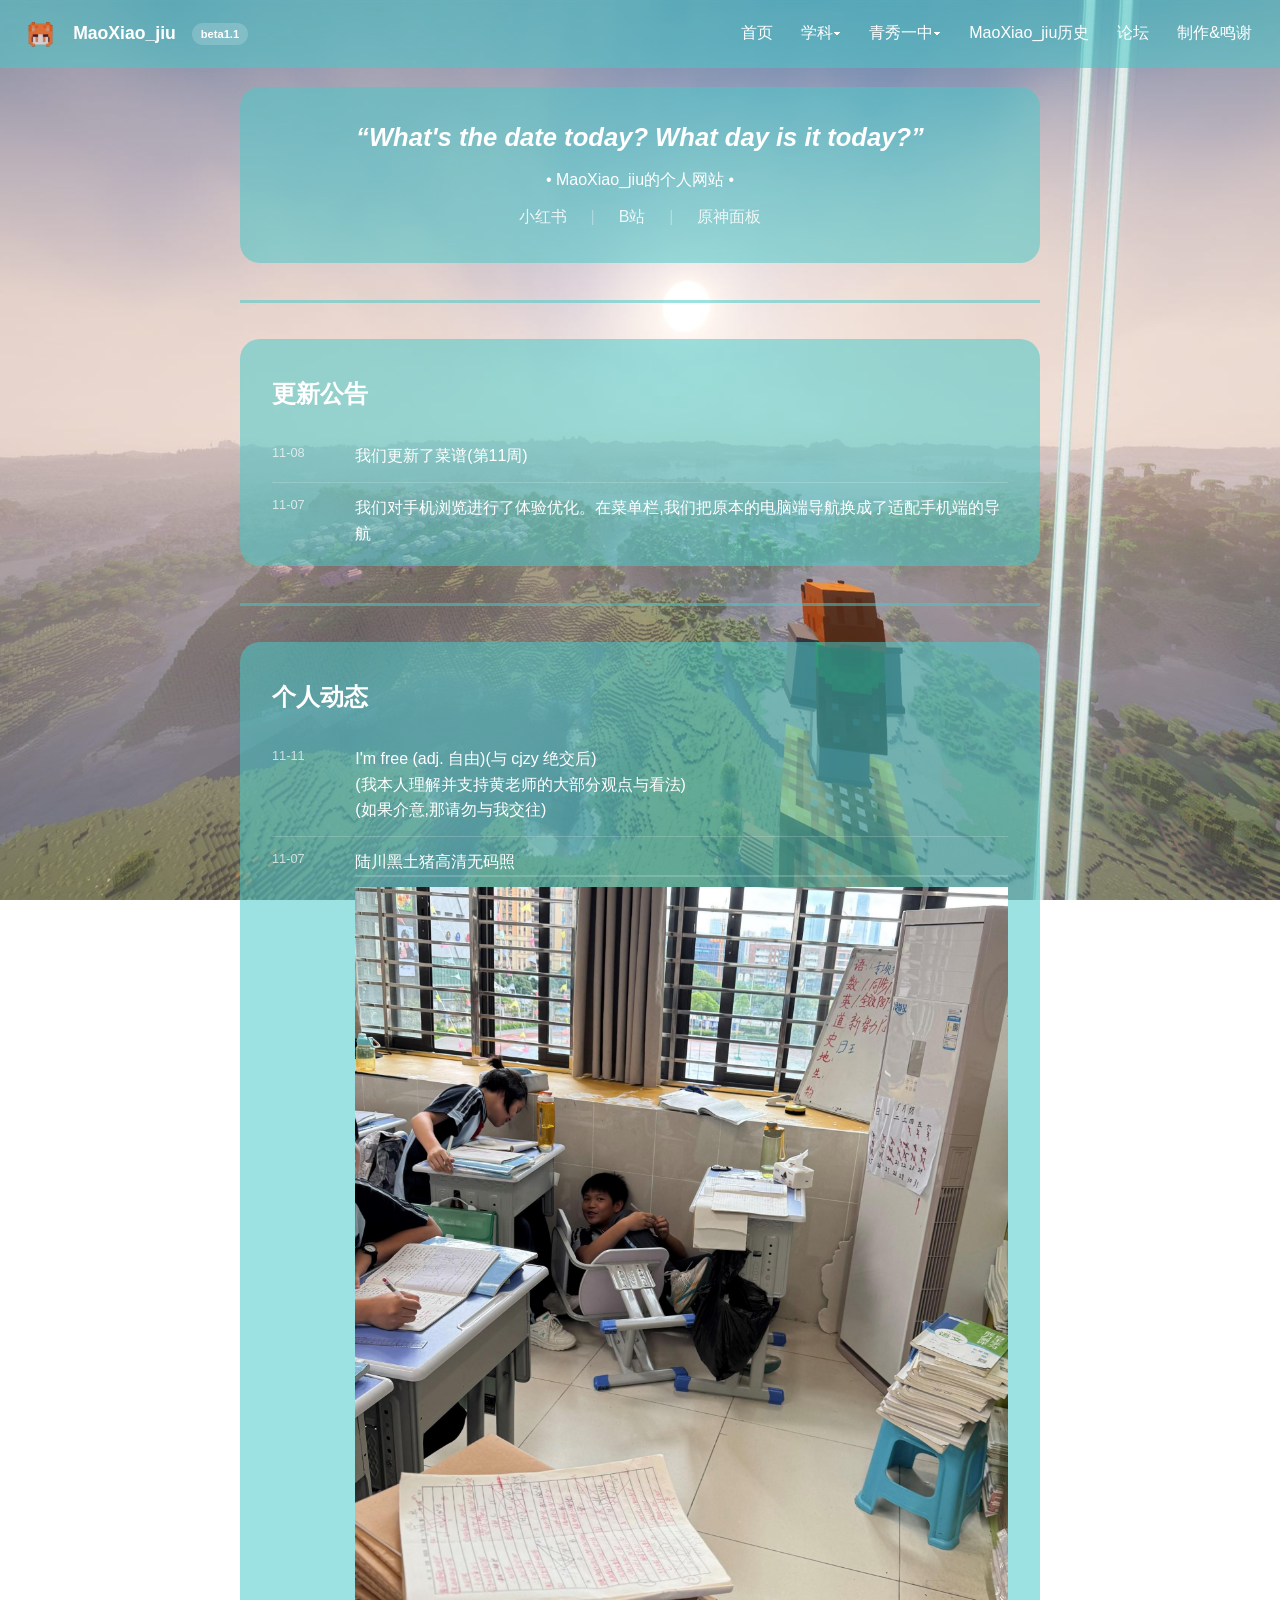
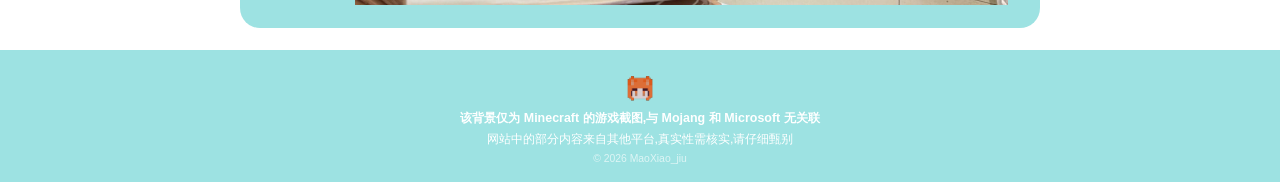
==== commit b921b098: "统一导航文案与响应式断点 导航里的「制作&鸣谢名单」在手机菜单和首页漏改,统一为「制作&鸣谢」。 响应式断点由 768px 统一为 920px(功劳页、错误页、学科页三处跟上 base.css),注释" ====
--- a/index.html
+++ b/index.html
@@ -37,7 +37,7 @@
                     </li>
                     <li><a href="404.html">MaoXiao_jiu历史</a></li>
                     <li><a href="404.html">论坛</a></li>
-                    <li><a href="Credits.html">制作&amp;鸣谢名单</a></li>
+                    <li><a href="Credits.html">制作&amp;鸣谢</a></li>
                 </ul>
             </nav>
         </header>
@@ -66,7 +66,7 @@
                     </div>
                     <a href="404.html">MaoXiao_jiu历史</a>
                     <a href="404.html">论坛</a>
-                    <a href="Credits.html">制作&amp;鸣谢名单</a>
+                    <a href="Credits.html">制作&amp;鸣谢</a>
                 </div>
             </div>
         </header>
--- a/css/base.css
+++ b/css/base.css
@@ -148,7 +148,7 @@
 
 /* ============================================================
    6. 手机提示条 —— "建议用电脑访问"
-   默认隐藏,只有在窄屏(≤768px)时才显示,规则见文件末尾的响应式小节
+   默认隐藏,只有在窄屏(≤920px)时才显示,规则见文件末尾的响应式小节
    ============================================================ */
 .phone-card {
     display: none;                       /* 桌面端:不显示 */
@@ -471,10 +471,10 @@
     
 }
 /* ============================================================
-   10. 响应式:屏幕宽度 ≤ 768px 时生效
+   10. 响应式:屏幕宽度 ≤ 920px 时生效
       必须放在文件末尾 —— 同优先级时后写的规则才生效
    ============================================================ */
-   @media (max-width: 768px) {
+   @media (max-width: 920px) {
 
     /* 导航改为上下两行:第一行 logo,第二行导航 */
     .main
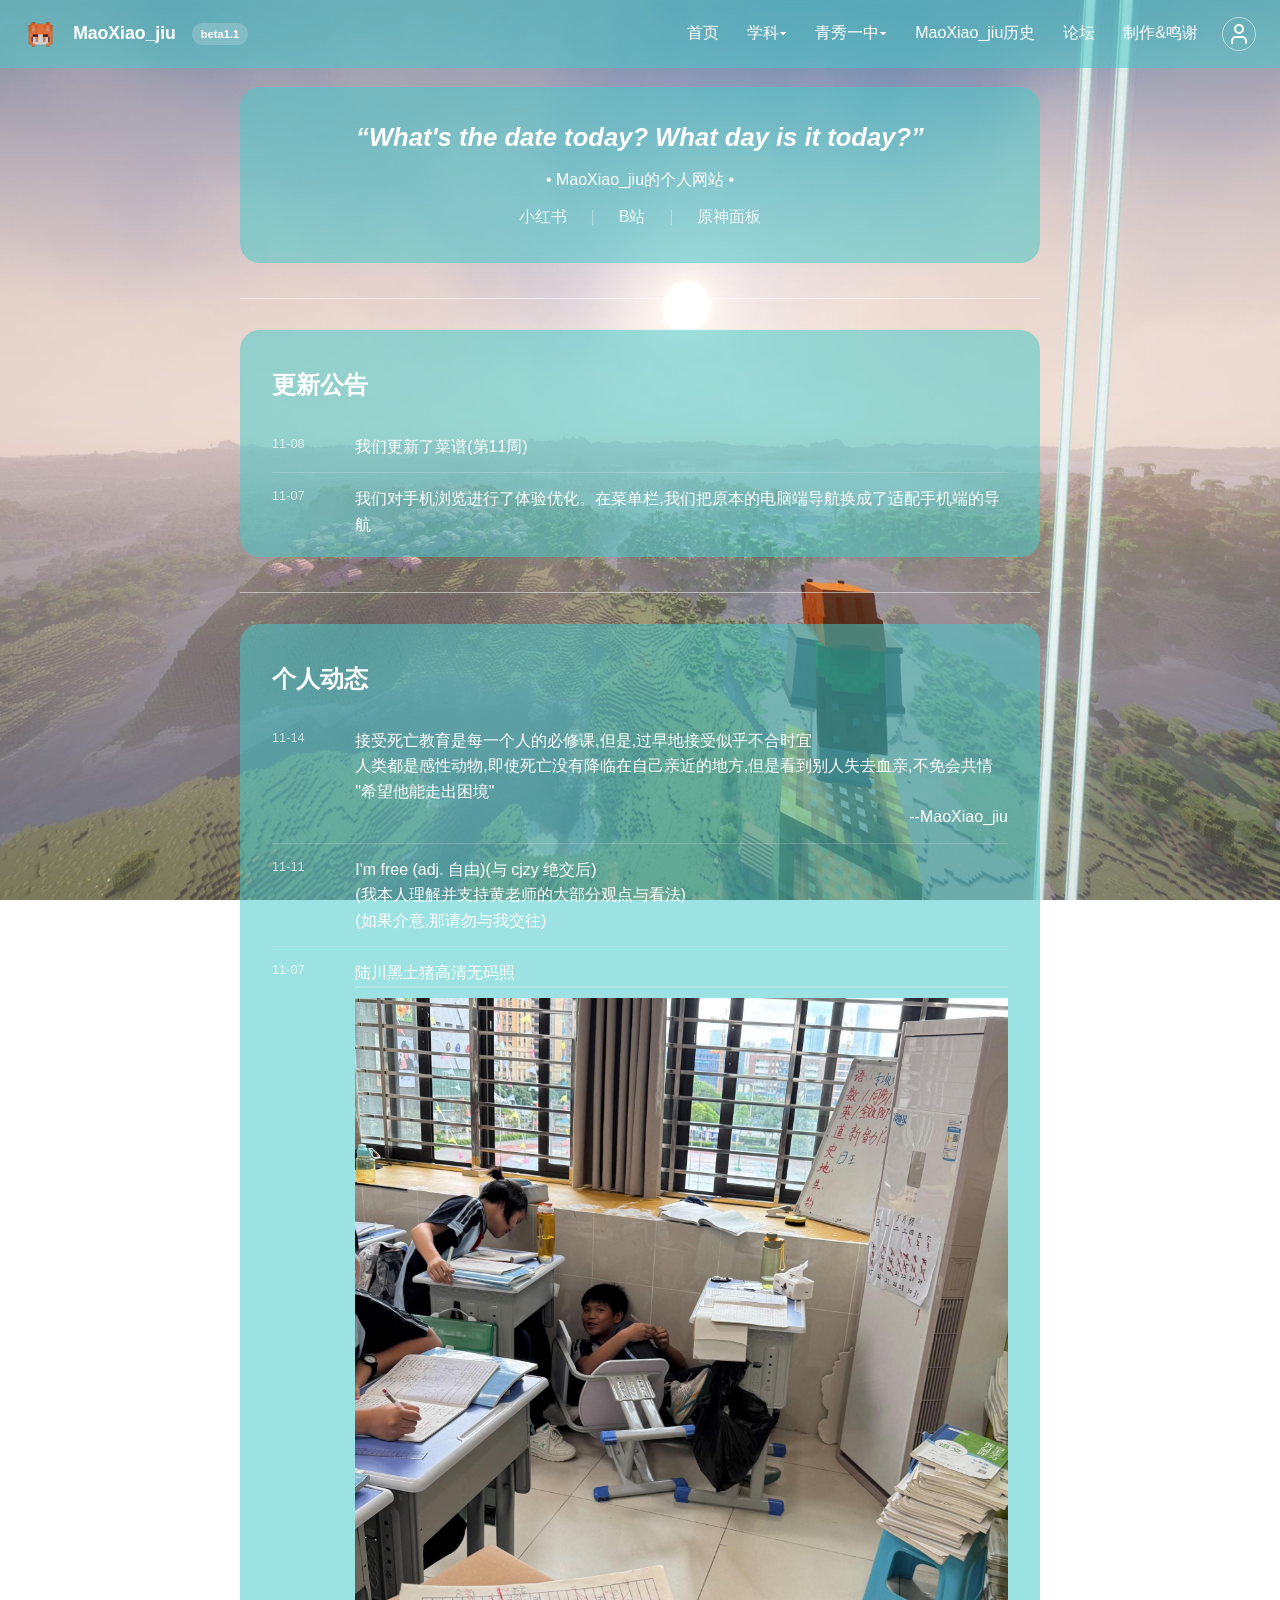
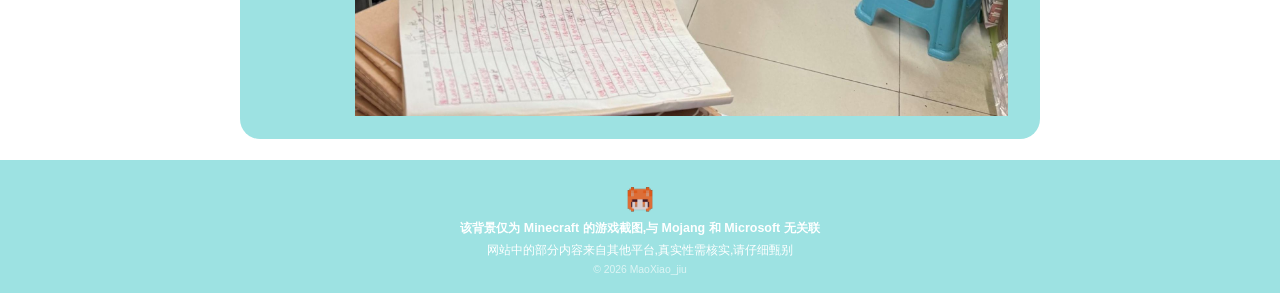
==== commit 0d41d4ce: "统一导航里的登录图标 四个页面的桌面导航和手机菜单各加一个圆形图标按钮,内联 SVG 并补 aria-label。  圆形样式写在 base.css,选择器用 header a.login-icon " ====
--- a/index.html
+++ b/index.html
@@ -38,6 +38,9 @@
                     <li><a href="404.html">MaoXiao_jiu历史</a></li>
                     <li><a href="404.html">论坛</a></li>
                     <li><a href="Credits.html">制作&amp;鸣谢</a></li>
+                    <li><a href="404.html" class="login-icon" aria-label="登录">
+                        <svg xmlns="http://www.w3.org/2000/svg" width="24" height="24" viewBox="0 0 24 24" fill="none" stroke="currentColor" stroke-width="2" stroke-linecap="round" stroke-linejoin="round" class="lucide lucide-user preview-icon"><path d="M19 21v-2a4 4 0 0 0-4-4H9a4 4 0 0 0-4 4v2"/><circle cx="12" cy="7" r="4"/></svg>
+                    </a></li>
                 </ul>
             </nav>
         </header>
@@ -67,6 +70,10 @@
                     <a href="404.html">MaoXiao_jiu历史</a>
                     <a href="404.html">论坛</a>
                     <a href="Credits.html">制作&amp;鸣谢</a>
+                    <a href="404.html" class="login-icon" aria-label="登录">
+                        <svg xmlns="http://www.w3.org/2000/svg" width="24" height="24" viewBox="0 0 24 24" fill="none" stroke="currentColor" stroke-width="2" stroke-linecap="round" stroke-linejoin="round" class="lucide lucide-user preview-icon"><path d="M19 21v-2a4 4 0 0 0-4-4H9a4 4 0 0 0-4 4v2"/><circle cx="12" cy="7" r="4"/></svg>
+                    </a>
+                    
                 </div>
             </div>
         </header>
@@ -108,6 +115,15 @@
     <div class="card updates">
         <h2>个人动态</h2>
         <ul class="update-list update-list--personal">
+             <li class="update-item">
+                <time class="update-date" datetime="2026-11-14">11-14</time>
+                <div class="update-body">
+                    <p>接受死亡教育是每一个人的必修课,但是,过早地接受似乎不合时宜</p>
+                    <p>人类都是感性动物,即使死亡没有降临在自己亲近的地方,但是看到别人失去血亲,不免会共情</p>
+                    <p>"希望他能走出困境"</p>
+                    <p style="text-align: right;">--MaoXiao_jiu</p>
+                </div>
+            </li>
             <li class="update-item">
                 <time class="update-date" datetime="2026-11-11">11-11</time>
                 <div class="update-body">
--- a/css/base.css
+++ b/css/base.css
@@ -132,6 +132,48 @@
 }
 
 /* ============================================================
+   导航里的圆形图标按钮(现在的登录入口,以后可能还有别的)
+
+   为什么要写成 header a.login-icon 这么长 —— 特异性(specificity):
+       nav a                = (0,0,2)   桌面导航的文字链接
+       .phone-accordion a   = (0,1,1)   手机菜单的文字链接  ← 就是它
+       .login-icon          = (0,1,0)   光写类名压不住上面那条
+       header a.login-icon  = (0,1,2)   三位都压得住
+
+   规则:从右往左数其实是 (元素, class, id),逐位比较,
+   第 2 位相同时才看第 3 位。.phone-accordion a 比 .login-icon
+   多一个元素那一位,所以赢了 —— 圆角被改成 6px,就成方形了。
+
+   ::after 要单独关 —— nav a::after 是那条滑出的下划线,
+   它不会因为改了 display 就自己消失。
+   ============================================================ */
+header a.login-icon {
+    display: flex;                 /* 让 svg 在圆圈里居中 */
+    align-items: center;
+    justify-content: center;
+    width: 34px;
+    height: 34px;
+    padding: 0;                    /* 覆盖 nav a 和 .phone-accordion a 的 padding */
+    border: 1.5px solid rgba(255, 255, 255, 0.55);
+    border-radius: 50%;            /* 50% = 圆 */
+    transition: background-color 0.2s, border-color 0.2s;
+}
+
+header a.login-icon:hover {
+    background-color: rgba(255, 255, 255, 0.15);   /* 悬浮时微微提亮,给出反馈 */
+    border-color: rgba(255, 255, 255, 0.9);
+    opacity: 1;                    /* 盖掉 nav a:hover 的 opacity: 0.7,不然圆圈会变淡 */
+}
+
+header a.login-icon::after {
+    content: none;                 /* 关掉导航的下划线动画 */
+}
+
+header a.login-icon svg {
+    display: block;                /* 去掉行内 svg 坐在基线上的几像素空隙 */
+}
+
+/* ============================================================
    5. 通用组件:卡片 —— 多个页面都可能用到
    ============================================================ */
 .card {
@@ -160,11 +202,11 @@
    ============================================================ */
 hr {
     border: none;                          /* 去掉默认的 3D 凹陷边框 */
-    height: 3px;
-    background-color: var(--main_color);
+    height: 1px;                           /* 细线:够分隔,不抢内容 */
+    background-color: rgba(255, 255, 255, 0.5);
     width: 100%;                           /* 先占满可用宽度 */
     max-width: 800px;                      /* 但不超过卡片宽度,保持对齐 */
-    margin: 1.1rem auto;                   /* 上下留白 + 水平居中 */
+    margin: 1rem auto 0.75rem;             /* 上下留白 + 水平居中 */
 }
 
 
@@ -470,6 +512,92 @@
     border-bottom: 2px solid rgba(255, 255, 255, 0.18);  
     
 }
+/* ============================================================
+   提示框组件(.hint / .hint-btn)
+   由 js/hint.js 的 showAlert() 动态创建,结构:
+     .hint > .card > h2 + hr + p.msg + button.hint-btn
+   JS 只负责建 DOM 和关闭逻辑,外观全部在这里。
+
+   为什么放在 base.css:它是跨页组件(首页、功劳页都要用),
+   不是某一页专属,所以和 .card 一样属于全站共用。
+   以前它写在 index.css 里,结果别的页面只引 JS 不引那个文件,
+   提示框就变成没样式的裸节点 —— 直接排到页脚后面去了。
+   ============================================================ */
+.hint {
+    position: fixed;
+    top: 0;
+    bottom: 0;
+    left: 0;
+    right: 0;
+    background-color: rgba(0, 0, 0, 0.6);   /* 半透明黑:把背景压暗 */
+    z-index: 999;
+    display: flex;
+    align-items: center;
+    justify-content: center;
+    animation: fadeIn 0.2s ease-out;
+}
+
+@keyframes fadeIn {
+    from { opacity: 0; }
+    to   { opacity: 1; }
+}
+
+@keyframes expandX {
+    from { transform: scaleX(0); }
+    to   { transform: scaleX(1); }
+}
+
+/* 提示框里的按钮
+   注意:button 不会继承 body 的字体,必须写 font: inherit;
+        不写 type="button" 时默认是 submit,放在 form 里会提交表单 */
+.hint-btn {
+    font: inherit;                                       /* 继承思源黑体,否则会变成系统字体 */
+    cursor: pointer;                                     /* 手型光标 */
+
+    /* 重置浏览器默认的按钮样式 */
+    border: 0.1rem solid rgba(255, 255, 255, 0.5);      /* 半透明白描边 */
+    border-radius: 50px;
+    background-color: rgba(74, 201, 201, 0.8);           /* 半透明主色底 */
+    color: var(--main_font_color);
+
+    padding: 6px 15px;                                   /* 撑开点击区 */
+    transition: background-color 0.2s, border-color 0.2s; /* 悬浮渐变,别用 all */
+}
+
+.hint .card {
+    animation: expandX 0.2s ease-out;
+}
+
+.hint-btn:hover {
+    background-color: rgba(74, 201, 201, 1);             /* 悬浮时不透明 */
+    border-color: rgba(255, 255, 255, 0.9);              /* 描边更亮 */
+}
+
+/* 键盘用户按 Tab 聚焦时,给一个可见的焦点框(别去掉) */
+.hint-btn:focus-visible {
+    outline: 2px solid rgba(255, 255, 255, 0.9);
+    outline-offset: 2px;
+}
+
+@keyframes fadeOut {
+    from { opacity: 1; }    /* 开头:完全不透明 */
+    to   { opacity: 0; }    /* 结尾:完全透明 */
+}
+
+@keyframes collapseX {
+    from { transform: scaleX(1); }
+    to   { transform: scaleX(0); }
+}
+
+.hint.is-closing {
+    animation: fadeOut 0.15s ease-in forwards;
+}
+
+.hint.is-closing .card {
+    animation: collapseX 0.15s ease-in forwards;
+}
+
+
 /* ============================================================
    10. 响应式:屏幕宽度 ≤ 920px 时生效
       必须放在文件末尾 —— 同优先级时后写的规则才生效
--- a/css/index.css
+++ b/css/index.css
@@ -4,6 +4,9 @@
 
    依赖:必须在 base.css 之后引入,
         因为这里用到了 base.css 里定义的 --main_color
+
+   提示框(.hint / .hint-btn)是跨页组件,已移到 base.css,
+   它由 js/hint.js 动态创建,不属于任何单一页面。
    ============================================================ */
 
 
@@ -15,73 +18,7 @@
     font-size: 1.6rem;
 }
 
-.hint{
-    position: fixed;
-    top: 0;
-    bottom: 0;
-    left: 0;
-    right: 0;
-    background-color: rgba(0, 0, 0, 0.6);
-    z-index: 999;
-    display: flex ;         
-    align-items: center;    
-    justify-content: center; 
-    animation: fadeIn 0.2s ease-out;
-}
 
-    @keyframes fadeIn {
-        from { opacity: 0; }
-        to   { opacity: 1;}
-    }
-    @keyframes expandX {
-    from { transform: scaleX(0); }
-    to   { transform: scaleX(1); }
-}
-
-
-/* ============================================================
-   1.5 提示框里的按钮
-   注意:button 不会继承 body 的字体,必须写 font: inherit;
-        不写 type="button" 时默认是 submit,放在 form 里会提交表单
-   ============================================================ */
-.hint-btn {
-    font: inherit;                                       /* 继承思源黑体,否则会变成系统字体 */
-    cursor: pointer;                                     /* 手型光标 */
-
-    /* 重置浏览器默认的按钮样式 */
-    border: 0.1rem solid rgba(255, 255, 255, 0.5);      /* 半透明白描边 */
-    border-radius: 50px;
-    background-color: rgba(74, 201, 201, 0.8);           /* 半透明主色底 */
-    color: var(--main_font_color);
-
-    padding: 6px 15px;                                   /* 撑开点击区 */
-    transition: background-color 0.2s, border-color 0.2s; /* 悬浮渐变,别用 all */
-}
-.hint .card { animation: expandX 0.2s ease-out; }
-.hint-btn:hover {
-    background-color: rgba(74, 201, 201, 1);             /* 悬浮时不透明 */
-    border-color: rgba(255, 255, 255, 0.9);              /* 描边更亮 */
-}
-
-/* 键盘用户按 Tab 聚焦时,给一个可见的焦点框(别去掉) */
-.hint-btn:focus-visible {
-    outline: 2px solid rgba(255, 255, 255, 0.9);
-    outline-offset: 2px;
-}
-@keyframes fadeOut {
-    from { opacity: 1; }    /* 开头:完全不透明 */
-    to   { opacity: 0; }    /* 结尾:完全透明 */
-}
-@keyframes collapseX {
-    from { transform: scaleX(1); }
-    to   { transform: scaleX(0); }
-}
-.hint.is-closing {
-    animation: fadeOut 0.15s ease-in forwards;
-}
-.hint.is-closing .card {
-    animation: collapseX 0.15s ease-in forwards;
-}
 /* ============================================================
    2. 首页社交链接行(小红书 / B站 / 原神面板)
    ============================================================ */
@@ -109,12 +46,18 @@
     margin-left: 1.5rem;
     opacity: 0.4;               /* 竖线比文字淡,起分隔作用但不抢眼 */
 }
-h1 em { 
+
+
+/* ============================================================
+   3. 首页主标题上那个可点击的 <em>
+   点它会切换成当天日期,行为在 js/times.js 里
+   ============================================================ */
+h1 em {
     cursor: pointer;
     transition: 0.18s;
     opacity: 1;
 }
-h1 em:hover{
+
+h1 em:hover {
     opacity: 0.7;
 }
-
